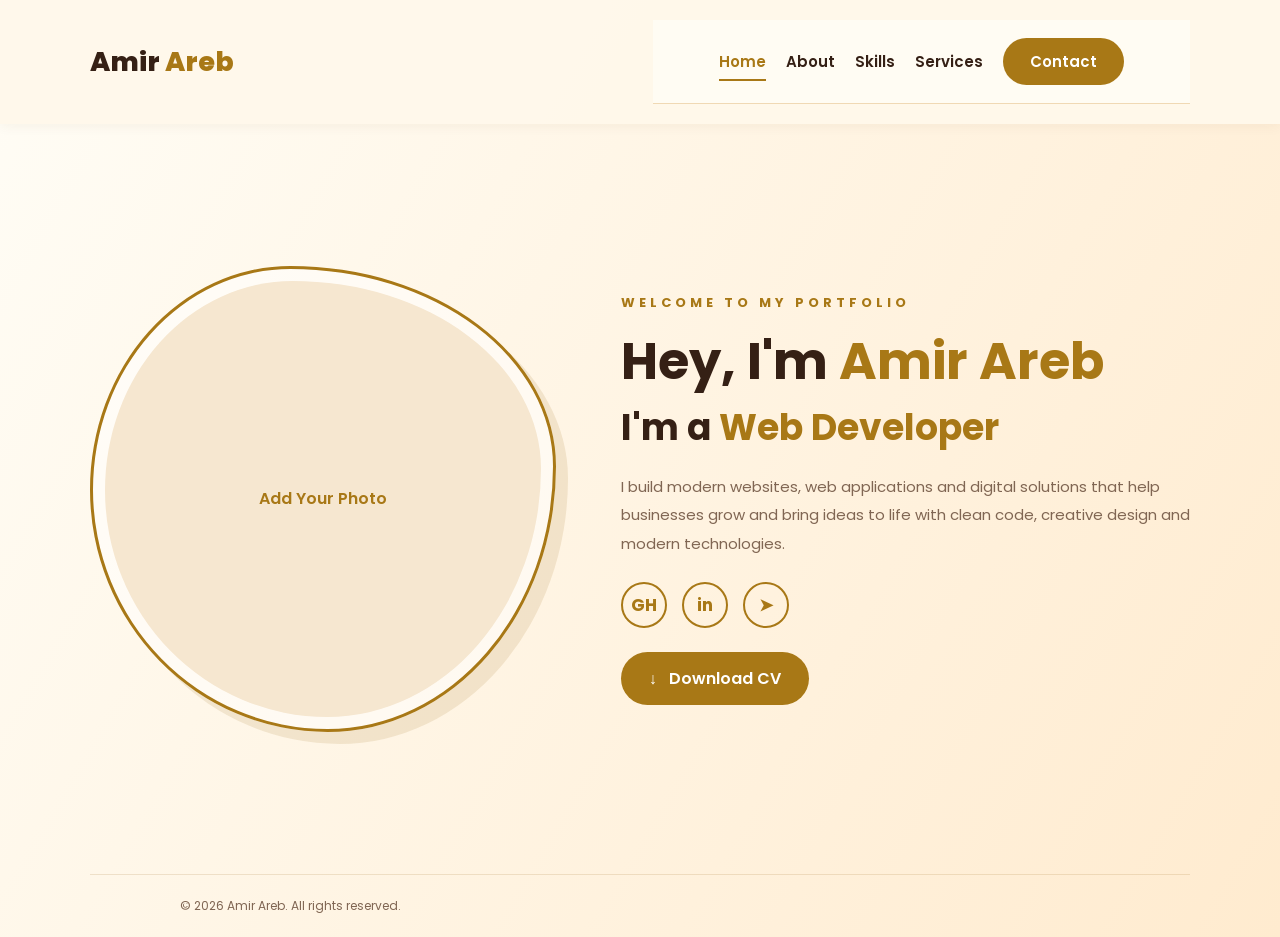
==== index.html @ 25964d8b "Update index.html" ====
<!DOCTYPE html>
<html lang="en">
<head>
  <meta charset="UTF-8">
  <meta name="viewport" content="width=device-width, initial-scale=1.0">
  <title>Amir Areb | Web Developer</title>
  <link rel="stylesheet" href="./style.css">
  <script src="assets/js/script.js" defer></script>
</head>
<body>
  <header class="header">
    <a class="logo" href="index.html">Amir <span>Areb</span></a>
    <button class="menu-toggle" aria-label="Toggle navigation">☰</button>
  <nav class="navbar">
    <a class="active" href="#">Home</a>
      <a href="/Login/About.html">About</a>
      <a href="/Login/Skills.html">Skills</a>
      <a href="/Login/Service.html">Services</a>
      <a class="contact-btn" href="/Login/Contact.html">Contact</a>
    </nav>
  </header>

  <main class="hero">
    <div class="photo-frame">
      <img src="/Login/IMG.jpg"
           alt="Amir Areb"
           onerror="this.style.display='none';this.nextElementSibling.style.display='grid'">
      <div class="photo-placeholder">Add Your Photo</div>
    </div>

    <section class="hero-content">
      <p class="eyebrow">WELCOME TO MY PORTFOLIO</p>
      <h1>Hey, I'm <span>Amir Areb</span></h1>
      <h2>I'm a <span>Web Developer</span></h2>
      <p class="description">
        I build modern websites, web applications and digital solutions
        that help businesses grow and bring ideas to life with clean code,
        creative design and modern technologies.
      </p>

      <div class="social-links">
        <a href="https://github.com/" aria-label="GitHub">GH</a>
        <a href="https://www.linkedin.com/" aria-label="LinkedIn">in</a>
        <a href="https:/Amir_Areb/t.me/" aria-label="Telegram">➤</a>
      </div>

      <a class="primary-btn" href="" download>
        ↓ &nbsp; Download CV
      </a>
    </section>
  </main>

  <footer class="footer">
    © 2026 Amir Areb. All rights reserved.
  </footer>
</body>
</html>
---- style.css ----
@import url('https://fonts.googleapis.com/css2?family=Poppins:wght@400;500;600;700;800&display=swap');

:root {
  --cream: #fff8eb;
  --cream-dark: #ffead0;
  --gold: #95600e;
  --gold-dark: #704400;
  --text: #21170e;
  --muted: #62564a;
  --white: #ffffff;
}

* {
  margin: 0;
  padding: 0;
  box-sizing: border-box;
}

html {
  scroll-behavior: smooth;
}

body {
  font-family: 'Poppins', Arial, sans-serif;
  color: var(--text);
  background: linear-gradient(115deg, #fffdf6, #ffe4bf);
  min-height: 100vh;
}

a {
  color: inherit;
  text-decoration: none;
}

.header {
  width: 100%;
  min-height: 88px;
  padding: 20px 7%;
  display: flex;
  align-items: center;
  justify-content: space-between;
  gap: 24px;
  background: rgba(255, 248, 235, 0.96);
  position: sticky;
  top: 0;
  z-index: 1000;
  box-shadow: 0 2px 12px rgba(100, 65, 15, 0.06);
}

.logo {
  font-size: 28px;
  font-weight: 800;
  white-space: nowrap;
}

.logo span,
h1 span,
h2 span,
.contact-info span {
  color: var(--gold);
}

.navbar {
  display: flex;
  align-items: center;
  justify-content: center;
  gap: 30px;
}

.navbar a {
  font-size: 15px;
  font-weight: 600;
  position: relative;
  padding: 8px 0;
  transition: color 0.25s;
}

.navbar a:hover,
.navbar a.active {
  color: var(--gold);
}

.navbar a.active:not(.contact-btn)::after {
  content: "";
  position: absolute;
  bottom: 0;
  left: 0;
  width: 100%;
  height: 2px;
  background: var(--gold);
}

.navbar .contact-btn {
  color: white;
  background: var(--gold);
  padding: 12px 27px;
  border-radius: 35px;
}

.navbar .contact-btn:hover {
  background: var(--gold-dark);
  color: white;
}

.menu-toggle {
  display: none;
  font-size: 25px;
  background: none;
  border: none;
  color: var(--gold);
  cursor: pointer;
}

.hero {
  max-width: 1400px;
  min-height: calc(100vh - 150px);
  margin: auto;
  padding: 55px 7%;
  display: grid;
  grid-template-columns: 0.9fr 1.1fr;
  align-items: center;
  gap: 65px;
}

.photo-frame {
  width: 100%;
  max-width: 470px;
  aspect-ratio: 1 / 1;
  padding: 12px;
  border: 3px solid var(--gold);
  border-radius: 43% 57% 49% 51% / 48% 43% 57% 52%;
  background: rgba(255,255,255,0.5);
  box-shadow: 12px 12px 0 rgba(149, 96, 14, 0.12);
  overflow: hidden;
  margin: auto;
}

.photo-frame img {
  width: 100%;
  height: 100%;
  object-fit: cover;
  border-radius: inherit;
}

.photo-placeholder {
  display: none;
  width: 100%;
  height: 100%;
  place-items: center;
  text-align: center;
  color: var(--gold);
  background: #f6e7d0;
  border-radius: inherit;
  font-weight: 600;
}

.hero-content,
.page-content {
  width: 100%;
}

.eyebrow {
  font-size: 12px;
  font-weight: 700;
  letter-spacing: 2px;
  color: var(--gold);
  margin-bottom: 14px;
}

h1 {
  font-size: clamp(32px, 4vw, 52px);
  line-height: 1.2;
  margin-bottom: 12px;
}

h2 {
  font-size: clamp(23px, 3vw, 36px);
  line-height: 1.35;
  margin-bottom: 20px;
}

.description,
.page-content > p:not(.eyebrow) {
  font-size: 15px;
  line-height: 1.9;
  color: var(--muted);
  margin-bottom: 15px;
}

.social-links {
  display: flex;
  gap: 15px;
  margin: 24px 0;
}

.social-links a {
  width: 46px;
  height: 46px;
  display: grid;
  place-items: center;
  border: 2px solid var(--gold);
  border-radius: 50%;
  color: var(--gold);
  font-size: 17px;
  font-weight: 700;
  transition: 0.25s;
}

.social-links a:hover {
  background: var(--gold);
  color: white;
  transform: translateY(-3px);
}

.primary-btn {
  display: inline-flex;
  align-items: center;
  justify-content: center;
  gap: 8px;
  border: none;
  background: var(--gold);
  color: white;
  border-radius: 30px;
  padding: 14px 28px;
  font-family: inherit;
  font-weight: 600;
  cursor: pointer;
  transition: 0.25s;
}

.primary-btn:hover {
  background: var(--gold-dark);
  transform: translateY(-2px);
}

.page-layout {
  max-width: 1300px;
  min-height: calc(100vh - 150px);
  margin: auto;
  padding: 55px 7%;
  display: grid;
  grid-template-columns: 0.75fr 1.25fr;
  align-items: center;
  gap: 55px;
}

.small-photo {
  max-width: 350px;
}

.page-content h1 {
  margin-bottom: 20px;
}

.feature-grid,
.skills-grid,
.services-grid {
  display: grid;
  grid-template-columns: repeat(2, minmax(0, 1fr));
  gap: 15px;
  margin: 25px 0;
}

.card {
  padding: 22px;
  border: 1px solid rgba(149, 96, 14, 0.18);
  border-radius: 16px;
  background: rgba(255, 255, 255, 0.48);
  box-shadow: 0 5px 16px rgba(100, 65, 15, 0.04);
  transition: transform 0.25s, box-shadow 0.25s;
}

.card:hover {
  transform: translateY(-4px);
  box-shadow: 0 10px 24px rgba(100, 65, 15, 0.10);
}

.card h3 {
  font-size: 16px;
  margin-bottom: 9px;
}

.card p {
  font-size: 13px;
  line-height: 1.7;
  color: var(--muted);
}

.skill-bar {
  height: 6px;
  background: #ead8bc;
  border-radius: 10px;
  margin-top: 17px;
  overflow: hidden;
}

.skill-bar span {
  display: block;
  height: 100%;
  background: var(--gold);
  border-radius: inherit;
}

.services-grid {
  grid-template-columns: repeat(2, minmax(0, 1fr));
}

.service-icon {
  color: var(--gold);
  font-size: 30px;
  font-weight: 700;
  margin-bottom: 12px;
}

.contact-layout {
  grid-template-columns: 0.8fr 1.2fr;
  align-items: center;
}

.contact-info {
  overflow-wrap: anywhere;
}

.contact-info h2 {
  margin: 20px 0 5px;
}

.contact-info p {
  color: var(--muted);
  line-height: 1.8;
  font-size: 14px;
  margin: 8px 0;
}

.contact-info p a:hover {
  color: var(--gold);
}

form {
  display: grid;
  gap: 13px;
  margin-top: 22px;
}

.form-row {
  display: grid;
  grid-template-columns: repeat(2, minmax(0, 1fr));
  gap: 13px;
}

input,
textarea {
  width: 100%;
  padding: 14px 15px;
  border: 1px solid #e7d4b5;
  border-radius: 9px;
  background: rgba(255,255,255,0.7);
  color: var(--text);
  font: inherit;
  font-size: 14px;
  outline: none;
}

input:focus,
textarea:focus {
  border-color: var(--gold);
  box-shadow: 0 0 0 3px rgba(149,96,14,0.10);
}

textarea {
  resize: vertical;
}

#form-status {
  font-size: 13px;
  color: var(--gold-dark);
}

.footer {
  padding: 22px 7%;
  display: flex;
  justify-content: space-between;
  gap: 15px;
  border-top: 1px solid rgba(149, 96, 14, 0.15);
  font-size: 12px;
  color: var(--muted);
}

.footer a {
  color: var(--gold);
}

@media (max-width: 900px) {
  .header {
    padding: 18px 5%;
  }

  .navbar {
    gap: 18px;
  }

  .hero,
  .page-layout {
    padding: 40px 5%;
    gap: 35px;
  }

  .photo-frame {
    max-width: 350px;
  }

  .logo {
    font-size: 23px;
  }
}

@media (max-width: 650px) {
  .header {
    flex-wrap: wrap;
    min-height: 72px;
  }

  .menu-toggle {
    display: block;
  }

  .navbar {
    display: none;
    width: 100%;
    flex-direction: column;
    align-items: stretch;
    gap: 8px;
    padding: 10px 0;
  }

  .navbar.open {
    display: flex;
  }

  .navbar a {
    text-align: center;
    padding: 10px;
  }

  .navbar .contact-btn {
    align-self: center;
    min-width: 130px;
  }

  .hero,
  .page-layout {
    grid-template-columns: 1fr;
    padding: 35px 6%;
    gap: 35px;
  }

  .photo-frame {
    max-width: 290px;
  }

  .hero-content,
  .page-content {
    text-align: center;
  }

  .social-links {
    justify-content: center;
  }

  .feature-grid,
  .skills-grid,
  .services-grid {
    grid-template-columns: 1fr;
  }

  .form-row {
    grid-template-columns: 1fr;
  }

  .footer {
    flex-direction: column;
    align-items: center;
    text-align: center;
  }
}

@import url('https://fonts.googleapis.com/css2?family=Poppins:wght@400;500;600;700;800&display=swap');

:root {
  --gold: #a87816;
  --gold-dark: #704300;
  --cream: #fffaf0;
  --text: #352015;
  --muted: #806653;
  --border: #f0d9b4;
}

* {
  margin: 0;
  padding: 0;
  box-sizing: border-box;
}

html {
  scroll-behavior: smooth;
}

body {
  font-family: 'Poppins', sans-serif;
  color: var(--text);
  background: linear-gradient(120deg, #fffdf6, #ffebcf);
  min-height: 100vh;
}

a {
  text-decoration: none;
  color: inherit;
}

/* Navigation */
.navbar {
  min-height: 82px;
  padding: 18px 6%;
  display: flex;
  justify-content: space-between;
  align-items: center;
  gap: 20px;
  background: rgba(255, 252, 244, 0.92);
  border-bottom: 1px solid var(--border);
}

.logo {
  font-size: 27px;
  font-weight: 800;
  white-space: nowrap;
}

.logo span,
.intro h1 span {
  color: var(--gold);
}

.navbar nav {
  display: flex;
  align-items: center;
  gap: 26px;
}

.navbar nav a {
  font-size: 13px;
  font-weight: 500;
  transition: 0.3s;
}

.navbar nav a:hover {
  color: var(--gold);
}

.navbar nav .active {
  color: white;
  background: linear-gradient(135deg, #c29334, #8a5a05);
  padding: 13px 25px;
  border-radius: 30px;
}

/* Main content */
.container {
  max-width: 1100px;
  width: 88%;
  margin: auto;
}

.intro {
  padding: 78px 0 52px;
}

.eyebrow {
  color: var(--gold);
  font-size: 13px;
  font-weight: 700;
  letter-spacing: 4px;
  margin-bottom: 18px;
}

.intro h1 {
  font-size: clamp(35px, 5vw, 58px);
  line-height: 1.2;
  font-weight: 800;
  letter-spacing: -1.5px;
}

.subtitle {
  margin-top: 17px;
  font-size: clamp(15px, 2vw, 22px);
  color: #694a37;
  line-height: 1.7;
}

/* Contact cards */
.contact-cards {
  display: grid;
  grid-template-columns: repeat(2, minmax(0, 1fr));
  gap: 22px;
  margin-bottom: 35px;
}

.contact-card {
  background: rgba(255, 255, 255, 0.58);
  border: 1px solid rgba(255, 255, 255, 0.8);
  border-radius: 20px;
  padding: 27px 30px;
  box-shadow: 0 8px 28px rgba(145, 99, 28, 0.06);
  transition: transform 0.3s, box-shadow 0.3s;
  min-width: 0;
}

.contact-card:hover {
  transform: translateY(-5px);
  box-shadow: 0 15px 30px rgba(145, 99, 28, 0.12);
}

.icon {
  width: 65px;
  height: 65px;
  display: flex;
  justify-content: center;
  align-items: center;
  border: 2px solid var(--gold);
  border-radius: 50%;
  color: var(--gold);
  font-size: 27px;
  margin-bottom: 18px;
}

.contact-card h2 {
  font-size: 19px;
  margin-bottom: 5px;
}

.contact-card p {
  color: var(--muted);
  font-size: 15px;
  overflow-wrap: anywhere;
}

/* Contact form */
.form-card {
  padding: 35px 40px;
  border-radius: 21px;
  background: rgba(255, 255, 255, 0.6);
  border: 1px solid rgba(255, 255, 255, 0.85);
  box-shadow: 0 10px 35px rgba(145, 99, 28, 0.06);
  margin-bottom: 45px;
}

.form-group {
  margin-bottom: 23px;
}

.form-group label {
  display: block;
  margin-bottom: 9px;
  font-size: 15px;
  font-weight: 600;
  color: #694a37;
}

.form-group input,
.form-group textarea {
  width: 100%;
  padding: 16px 19px;
  font-family: inherit;
  font-size: 15px;
  color: var(--text);
  background: rgba(255, 255, 255, 0.35);
  border: 1.5px solid var(--border);
  border-radius: 12px;
  outline: none;
  transition: border 0.3s, box-shadow 0.3s;
}

.form-group textarea {
  resize: vertical;
  min-height: 120px;
}

.form-group input:focus,
.form-group textarea:focus {
  border-color: var(--gold);
  box-shadow: 0 0 0 3px rgba(168, 120, 22, 0.1);
}

.send-btn {
  width: 100%;
  padding: 17px 22px;
  border: none;
  border-radius: 35px;
  background: linear-gradient(110deg, #b88a2a, #93620b);
  color: white;
  font-family: inherit;
  font-size: 17px;
  font-weight: 600;
  cursor: pointer;
  transition: transform 0.3s, box-shadow 0.3s;
}

.send-btn i {
  margin-left: 10px;
}

.send-btn:hover {
  transform: translateY(-2px);
  box-shadow: 0 8px 20px rgba(147, 98, 11, 0.22);
}

#formStatus {
  margin-top: 15px;
  color: var(--gold-dark);
  font-size: 14px;
  overflow-wrap: anywhere;
}

/* Footer */
footer {
  max-width: 1100px;
  width: 88%;
  margin: auto;
  padding: 25px 0 35px;
  text-align: center;
  border-top: 1px solid #d7b879;
  color: #92775d;
  font-size: 13px;
}

/* Mobile responsive */
@media (max-width: 700px) {
  .navbar {
    padding: 16px 5%;
    flex-direction: column;
    gap: 16px;
  }

  .logo {
    font-size: 25px;
  }

  .navbar nav {
    width: 100%;
    justify-content: center;
    gap: clamp(10px, 3vw, 20px);
    flex-wrap: wrap;
  }

  .navbar nav a {
    font-size: 12px;
  }

  .navbar nav .active {
    padding: 10px 17px;
  }

  .container {
    width: 90%;
  }

  .intro {
    padding: 55px 0 35px;
  }

  .intro h1 {
    letter-spacing: -1px;
  }

  .contact-cards {
    gap: 13px;
  }

  .contact-card {
    padding: 20px 15px;
    border-radius: 16px;
  }

  .icon {
    width: 53px;
    height: 53px;
    font-size: 22px;
    margin-bottom: 13px;
  }

  .contact-card h2 {
    font-size: 16px;
  }

  .contact-card p {
    font-size: 12px;
  }

  .form-card {
    padding: 25px 18px;
    border-radius: 17px;
  }

  .form-group input,
  .form-group textarea {
    font-size: 14px;
    padding: 14px;
  }

  .send-btn {
    font-size: 15px;
  }
}

@media (max-width: 360px) {
  .navbar nav {
    gap: 10px;
  }

  .navbar nav a {
    font-size: 11px;
  }

  .contact-cards {
    grid-template-columns: 1fr;
  }
}
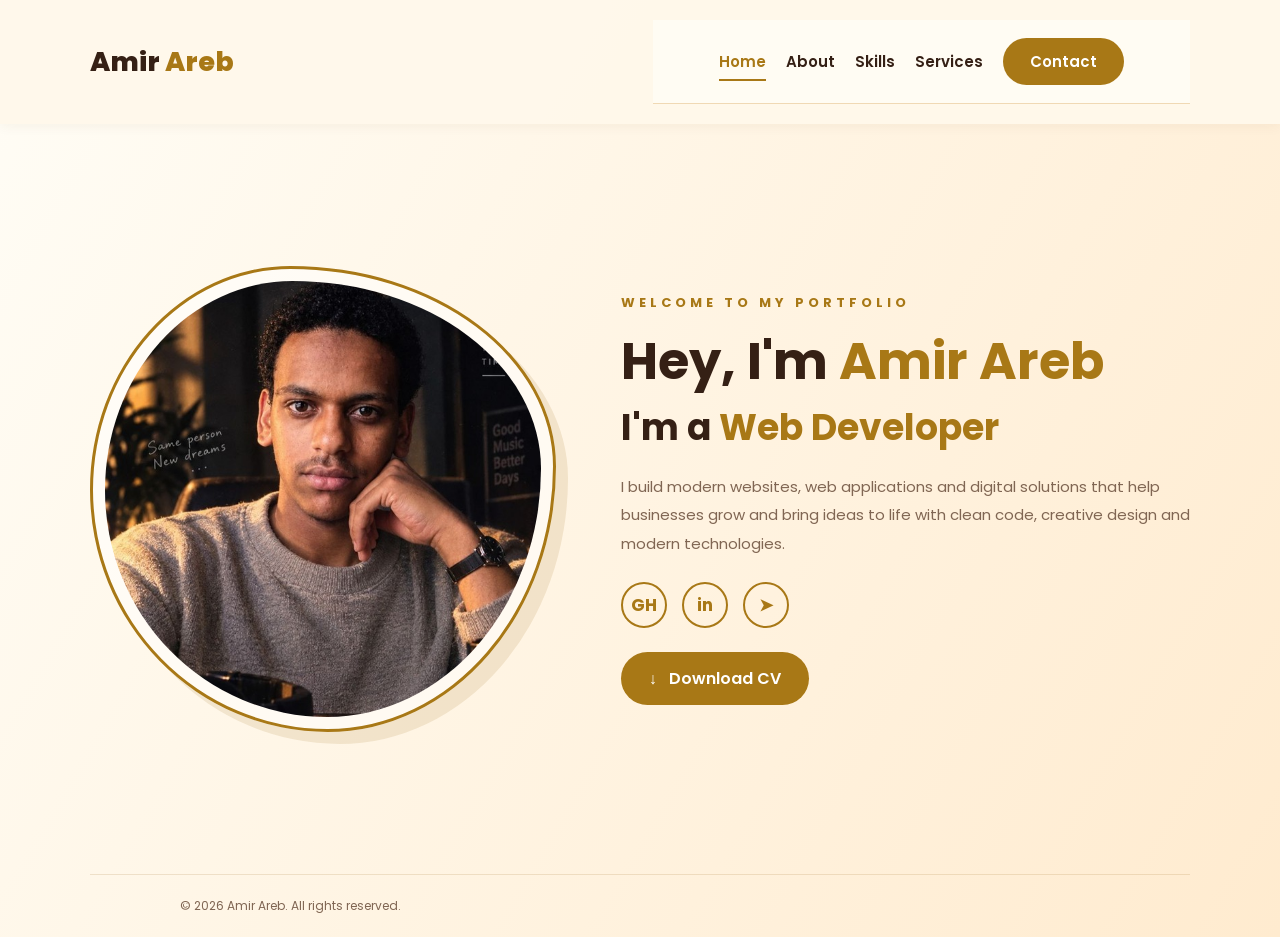
==== commit efef9a3a: "Update image source path in index.html" ====
--- a/index.html
+++ b/index.html
@@ -12,19 +12,20 @@
   <header class="header">
     <a class="logo" href="index.html">Amir <span>Areb</span></a>
     <button class="menu-toggle" aria-label="Toggle navigation">☰</button>
-  <nav class="navbar">
-    <a class="active" href="#">Home</a>
-      <a href="/Login/About.html">About</a>
-      <a href="/Login/Skills.html">Skills</a>
-      <a href="/Login/Service.html">Services</a>
-      <a class="contact-btn" href="/Login/Contact.html">Contact</a>
-    </nav>
+  
+<nav class="navbar">
+  <a class="active" href="./index.html">Home</a>
+  <a href="./About.html">About</a>
+  <a href="./Skills.html">Skills</a>
+  <a href="./Service.html">Services</a>
+  <a class="contact-btn" href="./Contact.html">Contact</a>
+</nav>
+
   </header>
 
   <main class="hero">
     <div class="photo-frame">
-      <img src="/Login/IMG.jpg"
-           alt="Amir Areb"
+      <img src="./IMG.jpg" alt="Amir Areb">
            onerror="this.style.display='none';this.nextElementSibling.style.display='grid'">
       <div class="photo-placeholder">Add Your Photo</div>
     </div>
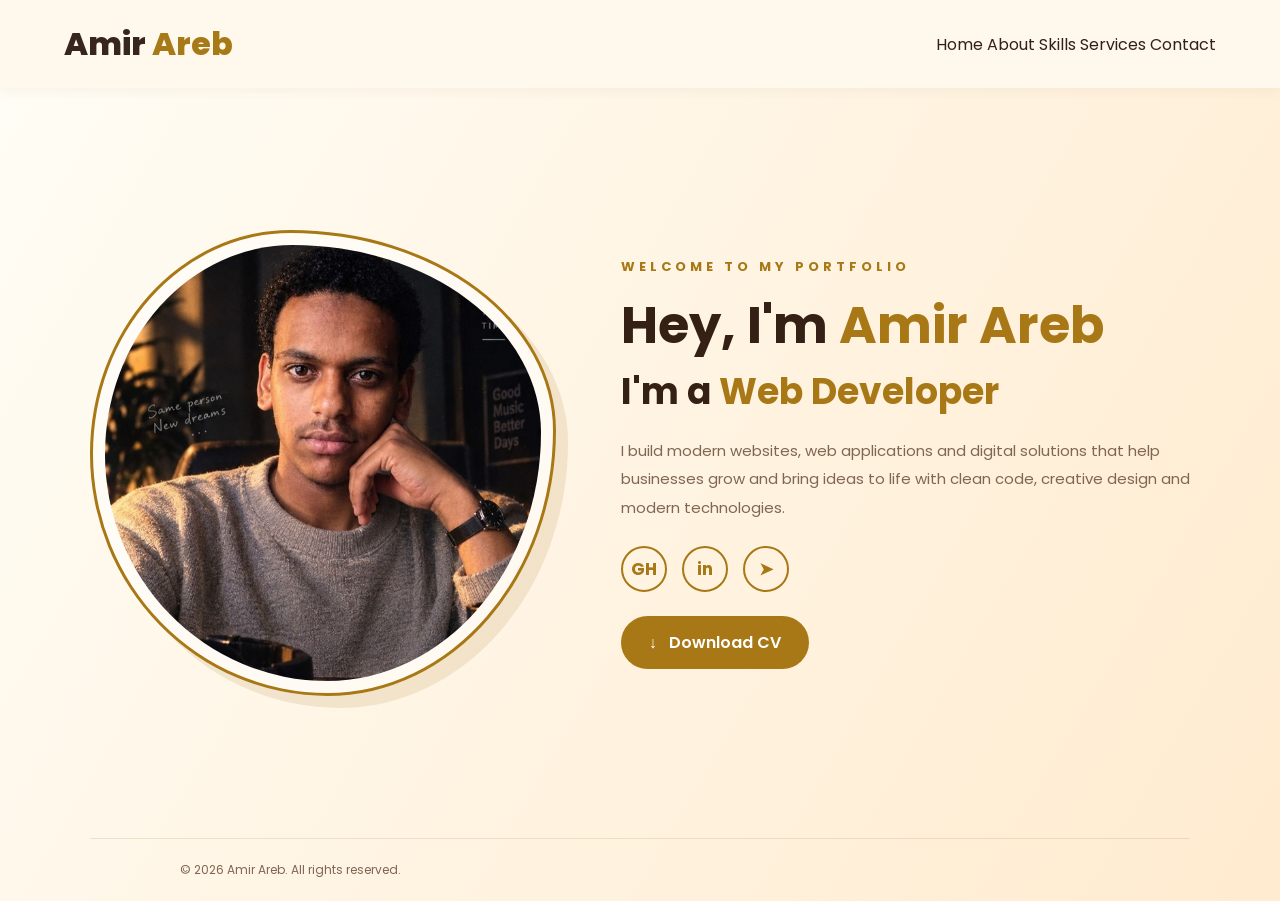
==== commit f9813914: "Update index.html" ====
--- a/index.html
+++ b/index.html
@@ -13,13 +13,20 @@
     <a class="logo" href="index.html">Amir <span>Areb</span></a>
     <button class="menu-toggle" aria-label="Toggle navigation">☰</button>
   
-<nav class="navbar">
-  <a class="active" href="./index.html">Home</a>
-  <a href="./About.html">About</a>
-  <a href="./Skills.html">Skills</a>
-  <a href="./Service.html">Services</a>
-  <a class="contact-btn" href="./Contact.html">Contact</a>
+<button class="menu-toggle" id="menu-toggle"
+        aria-label="Open navigation menu"
+        aria-expanded="false">
+  ☰
+</button>
+
+<nav class="nav-menu" id="nav-menu">
+  <a href="index.html">Home</a>
+  <a href="about.html">About</a>
+  <a href="skills.html">Skills</a>
+  <a href="services.html">Services</a>
+  <a href="contact.html">Contact</a>
 </nav>
+
 
   </header>
 
--- a/style.css
+++ b/style.css
@@ -825,3 +825,201 @@
     grid-template-columns: 1fr;
   }
 }
+
+
+/* ===== Responsive Navigation Update ===== */
+
+.header {
+  position: relative;
+  z-index: 1000;
+  display: flex;
+  align-items: center;
+  justify-content: space-between;
+  gap: 24px;
+  padding: 20px 5%;
+  background: #fff8ec;
+}
+
+.logo {
+  flex-shrink: 0;
+  font-size: clamp(24px, 2.5vw, 34px);
+  font-weight: 800;
+  text-decoration: none;
+  color: #38251c;
+}
+
+.logo span {
+  color: #a77a18;
+}
+
+.navbar {
+  display: flex;
+  align-items: center;
+  justify-content: flex-end;
+  gap: clamp(12px, 2vw, 28px);
+}
+
+.navbar a {
+  display: inline-flex;
+  align-items: center;
+  justify-content: center;
+  padding: 10px 0;
+  color: #38251c;
+  font-size: 16px;
+  font-weight: 600;
+  text-decoration: none;
+  white-space: nowrap;
+  border-bottom: 2px solid transparent;
+  transition: color 0.2s ease, border-color 0.2s ease;
+}
+
+.navbar a:hover,
+.navbar a.active {
+  color: #a77a18;
+  border-bottom-color: #a77a18;
+}
+
+.navbar a.contact-btn {
+  padding: 12px 24px;
+  border: none;
+  border-radius: 30px;
+  background: #a77a18;
+  color: white;
+}
+
+.navbar a.contact-btn:hover {
+  background: #805b12;
+}
+
+.menu-toggle {
+  display: none;
+  align-items: center;
+  justify-content: center;
+  width: 46px;
+  height: 46px;
+  border: 1px solid #ead9b9;
+  border-radius: 12px;
+  background: #fffdf7;
+  color: #a77a18;
+  font-size: 27px;
+  cursor: pointer;
+}
+
+/* ===== Tablet and Mobile ===== */
+
+@media (max-width: 768px) {
+  .header {
+    padding: 16px 5%;
+    gap: 12px;
+  }
+
+  .logo {
+    font-size: 27px;
+  }
+
+  .menu-toggle {
+    display: inline-flex;
+    flex-shrink: 0;
+  }
+
+  .navbar {
+    display: none;
+    position: absolute;
+    top: calc(100% + 8px);
+    left: 5%;
+    right: 5%;
+    padding: 14px;
+    flex-direction: column;
+    align-items: stretch;
+    gap: 4px;
+    background: #fffdf7;
+    border: 1px solid #ead9b9;
+    border-radius: 18px;
+    box-shadow: 0 12px 30px rgba(56, 37, 28, 0.12);
+  }
+
+  .navbar.open {
+    display: flex;
+  }
+
+  .navbar a {
+    width: 100%;
+    box-sizing: border-box;
+    padding: 13px 16px;
+    border: none;
+    border-radius: 10px;
+    font-size: 16px;
+    text-align: left;
+  }
+
+  .navbar a:hover,
+  .navbar a.active {
+    background: #f7ecd8;
+    color: #986d14;
+  }
+
+  .navbar a.contact-btn {
+    justify-content: center;
+    margin-top: 5px;
+    padding: 13px 18px;
+    border-radius: 25px;
+  }
+}
+
+@media (max-width: 360px) {
+  .logo {
+    font-size: 23px;
+  }
+
+  .menu-toggle {
+    width: 42px;
+    height: 42px;
+  }
+}
+
+
+/* Final mobile menu fix */
+@media screen and (max-width: 768px) {
+  .header {
+    position: sticky;
+    top: 0;
+    z-index: 1000;
+  }
+
+  .menu-toggle {
+    display: inline-flex !important;
+    align-items: center;
+    justify-content: center;
+    position: relative;
+    z-index: 1002;
+    cursor: pointer;
+    touch-action: manipulation;
+  }
+
+  .header .navbar {
+    display: none !important;
+    position: absolute;
+    top: 100%;
+    left: 0;
+    right: 0;
+    width: 100%;
+    padding: 20px;
+    flex-direction: column;
+    align-items: stretch;
+    gap: 8px;
+    background: #fff8eb;
+    box-shadow: 0 8px 20px rgba(0, 0, 0, 0.12);
+    z-index: 1001;
+  }
+
+  .header .navbar.open,
+  .header .navbar.active {
+    display: flex !important;
+  }
+
+  .header .navbar a {
+    display: block;
+    padding: 12px;
+    text-align: center;
+  }
+}
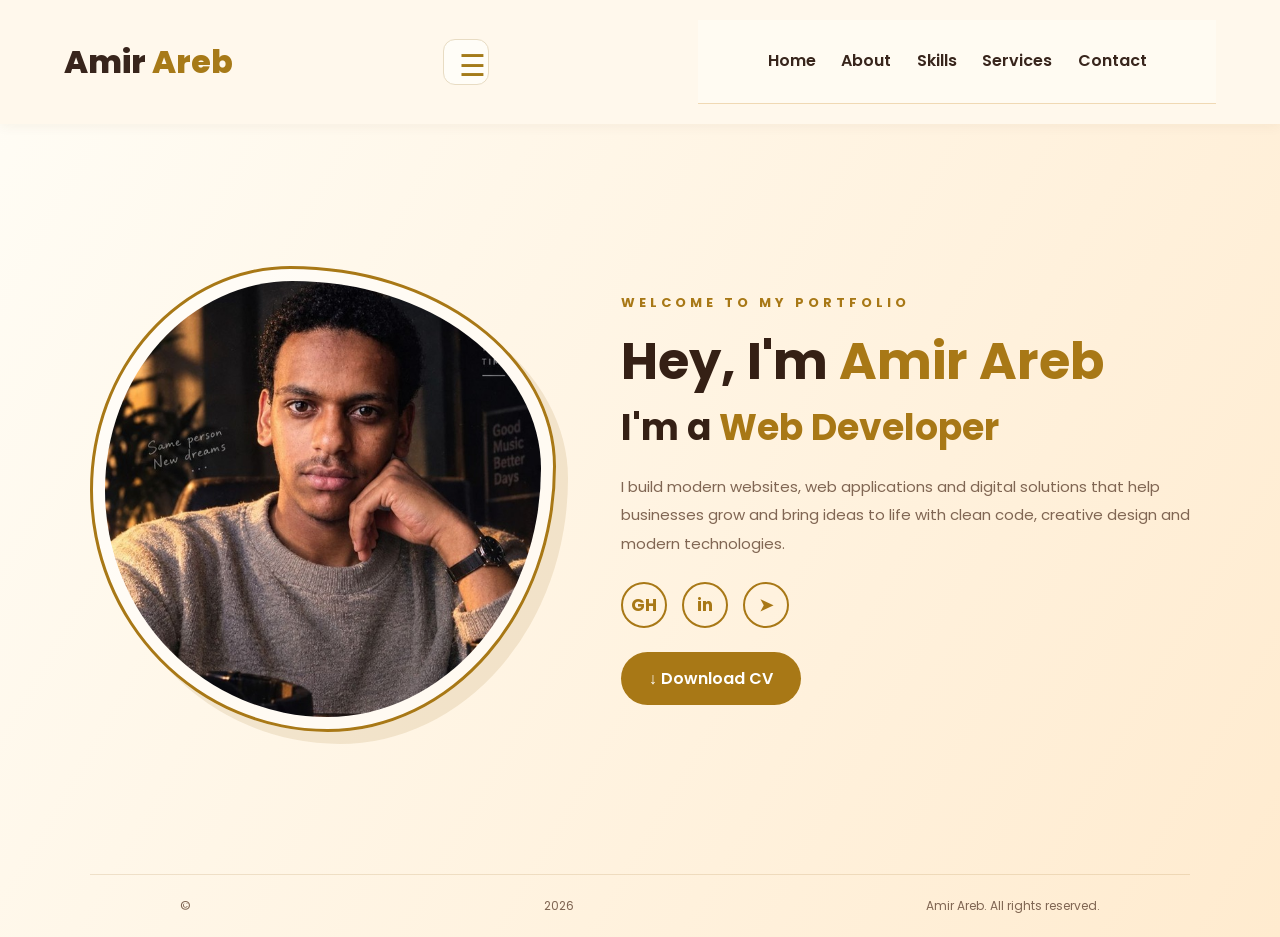
==== commit a20b9896: "Refactor index.html for improved structure and links" ====
--- a/index.html
+++ b/index.html
@@ -6,61 +6,83 @@
   <meta name="viewport" content="width=device-width, initial-scale=1.0">
   <title>Amir Areb | Web Developer</title>
   <link rel="stylesheet" href="./style.css">
-  <script src="assets/js/script.js" defer></script>
+  <script src="./assets/js/script.js" defer></script>
 </head>
 <body>
+
   <header class="header">
-    <a class="logo" href="index.html">Amir <span>Areb</span></a>
-    <button class="menu-toggle" aria-label="Toggle navigation">☰</button>
-  
-<button class="menu-toggle" id="menu-toggle"
-        aria-label="Open navigation menu"
-        aria-expanded="false">
-  ☰
-</button>
+    <a class="logo" href="index.html">
+      Amir <span>Areb</span>
+    </a>
 
-<nav class="nav-menu" id="nav-menu">
-  <a href="index.html">Home</a>
-  <a href="about.html">About</a>
-  <a href="skills.html">Skills</a>
-  <a href="services.html">Services</a>
-  <a href="contact.html">Contact</a>
-</nav>
+    <button
+      class="menu-toggle"
+      id="menu-toggle"
+      type="button"
+      aria-label="Open navigation menu"
+      aria-expanded="false"
+      aria-controls="nav-menu">
+      ☰
+    </button>
 
-
+    <nav class="navbar" id="nav-menu">
+      <a href="index.html">Home</a>
+      <a href="about.html">About</a>
+      <a href="skills.html">Skills</a>
+      <a href="services.html">Services</a>
+      <a href="contact.html">Contact</a>
+    </nav>
   </header>
 
   <main class="hero">
     <div class="photo-frame">
-      <img src="./IMG.jpg" alt="Amir Areb">
-           onerror="this.style.display='none';this.nextElementSibling.style.display='grid'">
-      <div class="photo-placeholder">Add Your Photo</div>
+      <img
+        src="./IMG.jpg"
+        alt="Amir Areb"
+        onerror="this.style.display='none'; this.nextElementSibling.style.display='grid';">
+
+      <div class="photo-placeholder">
+        Add Your Photo
+      </div>
     </div>
 
     <section class="hero-content">
       <p class="eyebrow">WELCOME TO MY PORTFOLIO</p>
+
       <h1>Hey, I'm <span>Amir Areb</span></h1>
+
       <h2>I'm a <span>Web Developer</span></h2>
+
       <p class="description">
-        I build modern websites, web applications and digital solutions
-        that help businesses grow and bring ideas to life with clean code,
-        creative design and modern technologies.
+        I build modern websites, web applications and digital
+        solutions that help businesses grow and bring ideas to
+        life with clean code, creative design and modern technologies.
       </p>
 
       <div class="social-links">
-        <a href="https://github.com/" aria-label="GitHub">GH</a>
-        <a href="https://www.linkedin.com/" aria-label="LinkedIn">in</a>
-        <a href="https:/Amir_Areb/t.me/" aria-label="Telegram">➤</a>
+        <a href="https://github.com/"
+           target="_blank"
+           rel="noopener noreferrer">GH</a>
+
+        <a href="https://www.linkedin.com/"
+           target="_blank"
+           rel="noopener noreferrer">in</a>
+
+        <a href="https://t.me/YOUR_USERNAME"
+           target="_blank"
+           rel="noopener noreferrer">➤</a>
       </div>
 
-      <a class="primary-btn" href="" download>
-        ↓ &nbsp; Download CV
+      <a class="primary-btn" href="./CV.pdf" download>
+        ↓ Download CV
       </a>
     </section>
   </main>
 
   <footer class="footer">
-    © 2026 Amir Areb. All rights reserved.
+    © <span id="year">2026</span> Amir Areb.
+    All rights reserved.
   </footer>
+
 </body>
 </html>
--- a/style.css
+++ b/style.css
@@ -1023,3 +1023,36 @@
     text-align: center;
   }
 }
+
+.menu-toggle {
+  display: block;
+  cursor: pointer;
+  border: 1px solid #e8dcc3;
+  border-radius: 12px;
+  background: #fffdf7;
+  color: #a47b19;
+  font-size: 30px;
+  padding: 8px 15px;
+}
+
+.nav-menu {
+  display: none;
+  flex-direction: column;
+  gap: 18px;
+  padding: 20px;
+  background: #fff8eb;
+}
+
+.nav-menu.active {
+  display: flex;
+}
+
+.nav-menu a {
+  color: #302016;
+  text-decoration: none;
+  font-size: 18px;
+}
+
+.nav-menu a:hover {
+  color: #a47b19;
+}
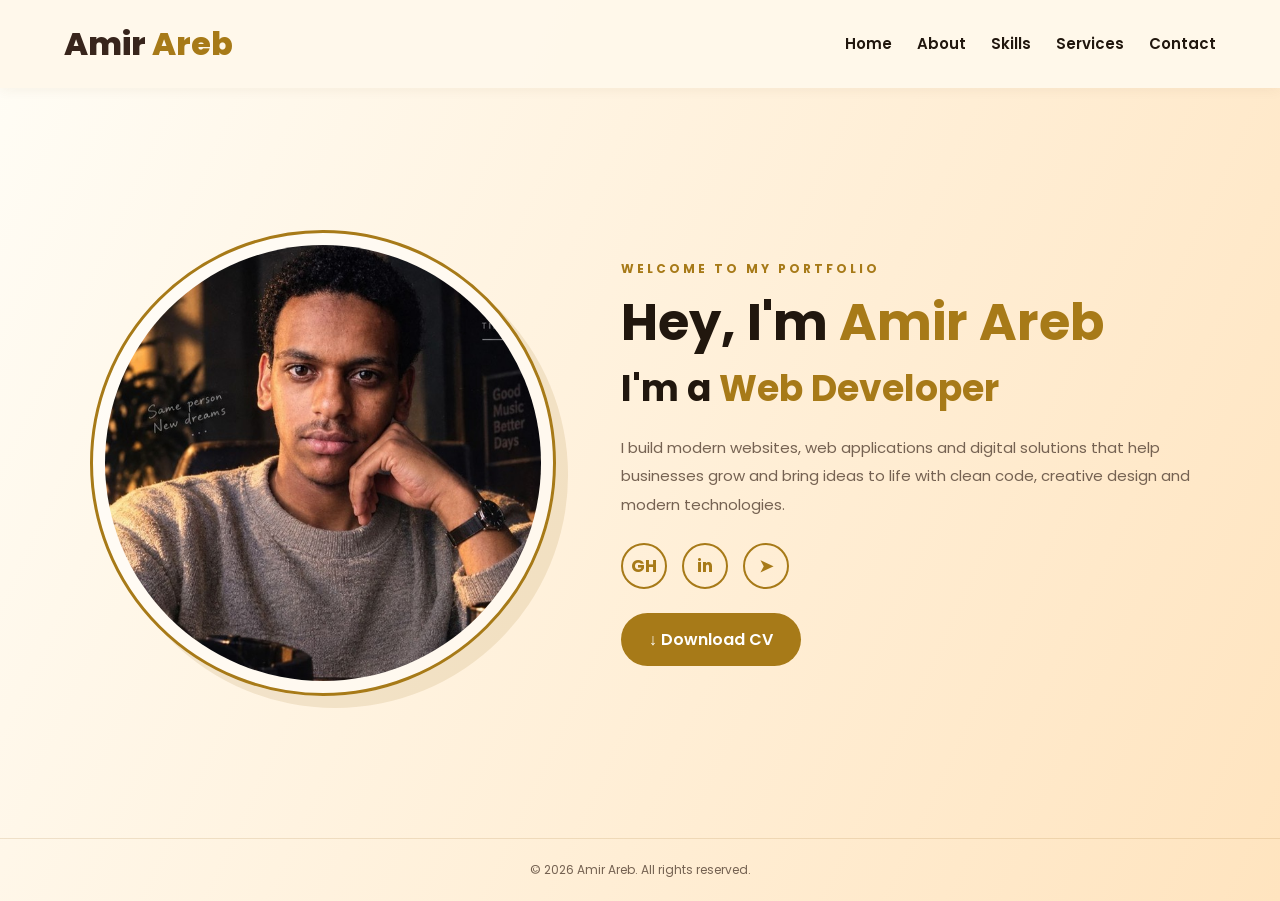
==== commit 21445ae9: "Update Telegram link to new username" ====
--- a/index.html
+++ b/index.html
@@ -68,7 +68,7 @@
            target="_blank"
            rel="noopener noreferrer">in</a>
 
-        <a href="https://t.me/YOUR_USERNAME"
+        <a href="https://t.me/@Amir_Areb"
            target="_blank"
            rel="noopener noreferrer">➤</a>
       </div>
--- a/style.css
+++ b/style.css
@@ -2,13 +2,11 @@
 @import url('https://fonts.googleapis.com/css2?family=Poppins:wght@400;500;600;700;800&display=swap');
 
 :root {
-  --cream: #fff8eb;
-  --cream-dark: #ffead0;
-  --gold: #95600e;
+  --gold: #a77a18;
   --gold-dark: #704400;
   --text: #21170e;
-  --muted: #62564a;
-  --white: #ffffff;
+  --muted: #756252;
+  --cream: #fff8eb;
 }
 
 * {
@@ -36,12 +34,12 @@
 .header {
   width: 100%;
   min-height: 88px;
-  padding: 20px 7%;
+  padding: 18px 5%;
   display: flex;
   align-items: center;
   justify-content: space-between;
   gap: 24px;
-  background: rgba(255, 248, 235, 0.96);
+  background: rgba(255, 248, 235, 0.97);
   position: sticky;
   top: 0;
   z-index: 1000;
@@ -49,68 +47,58 @@
 }
 
 .logo {
-  font-size: 28px;
+  font-size: clamp(24px, 2.5vw, 34px);
   font-weight: 800;
   white-space: nowrap;
+  color: #38251c;
 }
 
 .logo span,
 h1 span,
-h2 span,
-.contact-info span {
-  color: var(--gold);
-}
+h2 span {
+  color: var(--gold);
+}
+
+/* Desktop navigation */
 
 .navbar {
   display: flex;
   align-items: center;
-  justify-content: center;
-  gap: 30px;
+  justify-content: flex-end;
+  gap: 25px;
 }
 
 .navbar a {
+  padding: 10px 0;
   font-size: 15px;
   font-weight: 600;
-  position: relative;
-  padding: 8px 0;
-  transition: color 0.25s;
-}
-
-.navbar a:hover,
-.navbar a.active {
-  color: var(--gold);
-}
-
-.navbar a.active:not(.contact-btn)::after {
-  content: "";
-  position: absolute;
-  bottom: 0;
-  left: 0;
-  width: 100%;
-  height: 2px;
-  background: var(--gold);
-}
-
-.navbar .contact-btn {
-  color: white;
-  background: var(--gold);
-  padding: 12px 27px;
-  border-radius: 35px;
-}
-
-.navbar .contact-btn:hover {
-  background: var(--gold-dark);
-  color: white;
-}
+  white-space: nowrap;
+  border-bottom: 2px solid transparent;
+}
+
+.navbar a:hover {
+  color: var(--gold);
+  border-bottom-color: var(--gold);
+}
+
+/* Menu button */
 
 .menu-toggle {
   display: none;
-  font-size: 25px;
-  background: none;
-  border: none;
-  color: var(--gold);
+  align-items: center;
+  justify-content: center;
+  width: 48px;
+  height: 48px;
+  border: 1px solid #ead9b9;
+  border-radius: 12px;
+  background: #fffdf7;
+  color: var(--gold);
+  font-size: 28px;
   cursor: pointer;
-}
+  touch-action: manipulation;
+}
+
+/* Home section */
 
 .hero {
   max-width: 1400px;
@@ -129,8 +117,8 @@
   aspect-ratio: 1 / 1;
   padding: 12px;
   border: 3px solid var(--gold);
-  border-radius: 43% 57% 49% 51% / 48% 43% 57% 52%;
-  background: rgba(255,255,255,0.5);
+  border-radius: 50%;
+  background: rgba(255, 255, 255, 0.5);
   box-shadow: 12px 12px 0 rgba(149, 96, 14, 0.12);
   overflow: hidden;
   margin: auto;
@@ -140,7 +128,7 @@
   width: 100%;
   height: 100%;
   object-fit: cover;
-  border-radius: inherit;
+  border-radius: 50%;
 }
 
 .photo-placeholder {
@@ -151,19 +139,13 @@
   text-align: center;
   color: var(--gold);
   background: #f6e7d0;
-  border-radius: inherit;
-  font-weight: 600;
-}
-
-.hero-content,
-.page-content {
-  width: 100%;
+  border-radius: 50%;
 }
 
 .eyebrow {
   font-size: 12px;
   font-weight: 700;
-  letter-spacing: 2px;
+  letter-spacing: 3px;
   color: var(--gold);
   margin-bottom: 14px;
 }
@@ -180,13 +162,14 @@
   margin-bottom: 20px;
 }
 
-.description,
-.page-content > p:not(.eyebrow) {
+.description {
   font-size: 15px;
   line-height: 1.9;
   color: var(--muted);
   margin-bottom: 15px;
 }
+
+/* Social links */
 
 .social-links {
   display: flex;
@@ -213,19 +196,17 @@
   transform: translateY(-3px);
 }
 
+/* Download CV button */
+
 .primary-btn {
   display: inline-flex;
   align-items: center;
   justify-content: center;
-  gap: 8px;
-  border: none;
   background: var(--gold);
   color: white;
   border-radius: 30px;
   padding: 14px 28px;
-  font-family: inherit;
   font-weight: 600;
-  cursor: pointer;
   transition: 0.25s;
 }
 
@@ -234,174 +215,20 @@
   transform: translateY(-2px);
 }
 
-.page-layout {
-  max-width: 1300px;
-  min-height: calc(100vh - 150px);
-  margin: auto;
-  padding: 55px 7%;
-  display: grid;
-  grid-template-columns: 0.75fr 1.25fr;
-  align-items: center;
-  gap: 55px;
-}
-
-.small-photo {
-  max-width: 350px;
-}
-
-.page-content h1 {
-  margin-bottom: 20px;
-}
-
-.feature-grid,
-.skills-grid,
-.services-grid {
-  display: grid;
-  grid-template-columns: repeat(2, minmax(0, 1fr));
-  gap: 15px;
-  margin: 25px 0;
-}
-
-.card {
-  padding: 22px;
-  border: 1px solid rgba(149, 96, 14, 0.18);
-  border-radius: 16px;
-  background: rgba(255, 255, 255, 0.48);
-  box-shadow: 0 5px 16px rgba(100, 65, 15, 0.04);
-  transition: transform 0.25s, box-shadow 0.25s;
-}
-
-.card:hover {
-  transform: translateY(-4px);
-  box-shadow: 0 10px 24px rgba(100, 65, 15, 0.10);
-}
-
-.card h3 {
-  font-size: 16px;
-  margin-bottom: 9px;
-}
-
-.card p {
-  font-size: 13px;
-  line-height: 1.7;
-  color: var(--muted);
-}
-
-.skill-bar {
-  height: 6px;
-  background: #ead8bc;
-  border-radius: 10px;
-  margin-top: 17px;
-  overflow: hidden;
-}
-
-.skill-bar span {
-  display: block;
-  height: 100%;
-  background: var(--gold);
-  border-radius: inherit;
-}
-
-.services-grid {
-  grid-template-columns: repeat(2, minmax(0, 1fr));
-}
-
-.service-icon {
-  color: var(--gold);
-  font-size: 30px;
-  font-weight: 700;
-  margin-bottom: 12px;
-}
-
-.contact-layout {
-  grid-template-columns: 0.8fr 1.2fr;
-  align-items: center;
-}
-
-.contact-info {
-  overflow-wrap: anywhere;
-}
-
-.contact-info h2 {
-  margin: 20px 0 5px;
-}
-
-.contact-info p {
-  color: var(--muted);
-  line-height: 1.8;
-  font-size: 14px;
-  margin: 8px 0;
-}
-
-.contact-info p a:hover {
-  color: var(--gold);
-}
-
-form {
-  display: grid;
-  gap: 13px;
-  margin-top: 22px;
-}
-
-.form-row {
-  display: grid;
-  grid-template-columns: repeat(2, minmax(0, 1fr));
-  gap: 13px;
-}
-
-input,
-textarea {
-  width: 100%;
-  padding: 14px 15px;
-  border: 1px solid #e7d4b5;
-  border-radius: 9px;
-  background: rgba(255,255,255,0.7);
-  color: var(--text);
-  font: inherit;
-  font-size: 14px;
-  outline: none;
-}
-
-input:focus,
-textarea:focus {
-  border-color: var(--gold);
-  box-shadow: 0 0 0 3px rgba(149,96,14,0.10);
-}
-
-textarea {
-  resize: vertical;
-}
-
-#form-status {
-  font-size: 13px;
-  color: var(--gold-dark);
-}
+/* Footer */
 
 .footer {
   padding: 22px 7%;
-  display: flex;
-  justify-content: space-between;
-  gap: 15px;
+  text-align: center;
   border-top: 1px solid rgba(149, 96, 14, 0.15);
   font-size: 12px;
   color: var(--muted);
 }
 
-.footer a {
-  color: var(--gold);
-}
+/* Tablet and mobile */
 
 @media (max-width: 900px) {
-  .header {
-    padding: 18px 5%;
-  }
-
-  .navbar {
-    gap: 18px;
-  }
-
-  .hero,
-  .page-layout {
+  .hero {
     padding: 40px 5%;
     gap: 35px;
   }
@@ -409,512 +236,13 @@
   .photo-frame {
     max-width: 350px;
   }
-
-  .logo {
-    font-size: 23px;
-  }
-}
-
-@media (max-width: 650px) {
-  .header {
-    flex-wrap: wrap;
-    min-height: 72px;
-  }
-
-  .menu-toggle {
-    display: block;
-  }
-
-  .navbar {
-    display: none;
-    width: 100%;
-    flex-direction: column;
-    align-items: stretch;
-    gap: 8px;
-    padding: 10px 0;
-  }
-
-  .navbar.open {
-    display: flex;
-  }
-
-  .navbar a {
-    text-align: center;
-    padding: 10px;
-  }
-
-  .navbar .contact-btn {
-    align-self: center;
-    min-width: 130px;
-  }
-
-  .hero,
-  .page-layout {
-    grid-template-columns: 1fr;
-    padding: 35px 6%;
-    gap: 35px;
-  }
-
-  .photo-frame {
-    max-width: 290px;
-  }
-
-  .hero-content,
-  .page-content {
-    text-align: center;
-  }
-
-  .social-links {
-    justify-content: center;
-  }
-
-  .feature-grid,
-  .skills-grid,
-  .services-grid {
-    grid-template-columns: 1fr;
-  }
-
-  .form-row {
-    grid-template-columns: 1fr;
-  }
-
-  .footer {
-    flex-direction: column;
-    align-items: center;
-    text-align: center;
-  }
-}
-
-@import url('https://fonts.googleapis.com/css2?family=Poppins:wght@400;500;600;700;800&display=swap');
-
-:root {
-  --gold: #a87816;
-  --gold-dark: #704300;
-  --cream: #fffaf0;
-  --text: #352015;
-  --muted: #806653;
-  --border: #f0d9b4;
-}
-
-* {
-  margin: 0;
-  padding: 0;
-  box-sizing: border-box;
-}
-
-html {
-  scroll-behavior: smooth;
-}
-
-body {
-  font-family: 'Poppins', sans-serif;
-  color: var(--text);
-  background: linear-gradient(120deg, #fffdf6, #ffebcf);
-  min-height: 100vh;
-}
-
-a {
-  text-decoration: none;
-  color: inherit;
-}
-
-/* Navigation */
-.navbar {
-  min-height: 82px;
-  padding: 18px 6%;
-  display: flex;
-  justify-content: space-between;
-  align-items: center;
-  gap: 20px;
-  background: rgba(255, 252, 244, 0.92);
-  border-bottom: 1px solid var(--border);
-}
-
-.logo {
-  font-size: 27px;
-  font-weight: 800;
-  white-space: nowrap;
-}
-
-.logo span,
-.intro h1 span {
-  color: var(--gold);
-}
-
-.navbar nav {
-  display: flex;
-  align-items: center;
-  gap: 26px;
-}
-
-.navbar nav a {
-  font-size: 13px;
-  font-weight: 500;
-  transition: 0.3s;
-}
-
-.navbar nav a:hover {
-  color: var(--gold);
-}
-
-.navbar nav .active {
-  color: white;
-  background: linear-gradient(135deg, #c29334, #8a5a05);
-  padding: 13px 25px;
-  border-radius: 30px;
-}
-
-/* Main content */
-.container {
-  max-width: 1100px;
-  width: 88%;
-  margin: auto;
-}
-
-.intro {
-  padding: 78px 0 52px;
-}
-
-.eyebrow {
-  color: var(--gold);
-  font-size: 13px;
-  font-weight: 700;
-  letter-spacing: 4px;
-  margin-bottom: 18px;
-}
-
-.intro h1 {
-  font-size: clamp(35px, 5vw, 58px);
-  line-height: 1.2;
-  font-weight: 800;
-  letter-spacing: -1.5px;
-}
-
-.subtitle {
-  margin-top: 17px;
-  font-size: clamp(15px, 2vw, 22px);
-  color: #694a37;
-  line-height: 1.7;
-}
-
-/* Contact cards */
-.contact-cards {
-  display: grid;
-  grid-template-columns: repeat(2, minmax(0, 1fr));
-  gap: 22px;
-  margin-bottom: 35px;
-}
-
-.contact-card {
-  background: rgba(255, 255, 255, 0.58);
-  border: 1px solid rgba(255, 255, 255, 0.8);
-  border-radius: 20px;
-  padding: 27px 30px;
-  box-shadow: 0 8px 28px rgba(145, 99, 28, 0.06);
-  transition: transform 0.3s, box-shadow 0.3s;
-  min-width: 0;
-}
-
-.contact-card:hover {
-  transform: translateY(-5px);
-  box-shadow: 0 15px 30px rgba(145, 99, 28, 0.12);
-}
-
-.icon {
-  width: 65px;
-  height: 65px;
-  display: flex;
-  justify-content: center;
-  align-items: center;
-  border: 2px solid var(--gold);
-  border-radius: 50%;
-  color: var(--gold);
-  font-size: 27px;
-  margin-bottom: 18px;
-}
-
-.contact-card h2 {
-  font-size: 19px;
-  margin-bottom: 5px;
-}
-
-.contact-card p {
-  color: var(--muted);
-  font-size: 15px;
-  overflow-wrap: anywhere;
-}
-
-/* Contact form */
-.form-card {
-  padding: 35px 40px;
-  border-radius: 21px;
-  background: rgba(255, 255, 255, 0.6);
-  border: 1px solid rgba(255, 255, 255, 0.85);
-  box-shadow: 0 10px 35px rgba(145, 99, 28, 0.06);
-  margin-bottom: 45px;
-}
-
-.form-group {
-  margin-bottom: 23px;
-}
-
-.form-group label {
-  display: block;
-  margin-bottom: 9px;
-  font-size: 15px;
-  font-weight: 600;
-  color: #694a37;
-}
-
-.form-group input,
-.form-group textarea {
-  width: 100%;
-  padding: 16px 19px;
-  font-family: inherit;
-  font-size: 15px;
-  color: var(--text);
-  background: rgba(255, 255, 255, 0.35);
-  border: 1.5px solid var(--border);
-  border-radius: 12px;
-  outline: none;
-  transition: border 0.3s, box-shadow 0.3s;
-}
-
-.form-group textarea {
-  resize: vertical;
-  min-height: 120px;
-}
-
-.form-group input:focus,
-.form-group textarea:focus {
-  border-color: var(--gold);
-  box-shadow: 0 0 0 3px rgba(168, 120, 22, 0.1);
-}
-
-.send-btn {
-  width: 100%;
-  padding: 17px 22px;
-  border: none;
-  border-radius: 35px;
-  background: linear-gradient(110deg, #b88a2a, #93620b);
-  color: white;
-  font-family: inherit;
-  font-size: 17px;
-  font-weight: 600;
-  cursor: pointer;
-  transition: transform 0.3s, box-shadow 0.3s;
-}
-
-.send-btn i {
-  margin-left: 10px;
-}
-
-.send-btn:hover {
-  transform: translateY(-2px);
-  box-shadow: 0 8px 20px rgba(147, 98, 11, 0.22);
-}
-
-#formStatus {
-  margin-top: 15px;
-  color: var(--gold-dark);
-  font-size: 14px;
-  overflow-wrap: anywhere;
-}
-
-/* Footer */
-footer {
-  max-width: 1100px;
-  width: 88%;
-  margin: auto;
-  padding: 25px 0 35px;
-  text-align: center;
-  border-top: 1px solid #d7b879;
-  color: #92775d;
-  font-size: 13px;
-}
-
-/* Mobile responsive */
-@media (max-width: 700px) {
-  .navbar {
-    padding: 16px 5%;
-    flex-direction: column;
-    gap: 16px;
-  }
-
-  .logo {
-    font-size: 25px;
-  }
-
-  .navbar nav {
-    width: 100%;
-    justify-content: center;
-    gap: clamp(10px, 3vw, 20px);
-    flex-wrap: wrap;
-  }
-
-  .navbar nav a {
-    font-size: 12px;
-  }
-
-  .navbar nav .active {
-    padding: 10px 17px;
-  }
-
-  .container {
-    width: 90%;
-  }
-
-  .intro {
-    padding: 55px 0 35px;
-  }
-
-  .intro h1 {
-    letter-spacing: -1px;
-  }
-
-  .contact-cards {
-    gap: 13px;
-  }
-
-  .contact-card {
-    padding: 20px 15px;
-    border-radius: 16px;
-  }
-
-  .icon {
-    width: 53px;
-    height: 53px;
-    font-size: 22px;
-    margin-bottom: 13px;
-  }
-
-  .contact-card h2 {
-    font-size: 16px;
-  }
-
-  .contact-card p {
-    font-size: 12px;
-  }
-
-  .form-card {
-    padding: 25px 18px;
-    border-radius: 17px;
-  }
-
-  .form-group input,
-  .form-group textarea {
-    font-size: 14px;
-    padding: 14px;
-  }
-
-  .send-btn {
-    font-size: 15px;
-  }
-}
-
-@media (max-width: 360px) {
-  .navbar nav {
-    gap: 10px;
-  }
-
-  .navbar nav a {
-    font-size: 11px;
-  }
-
-  .contact-cards {
-    grid-template-columns: 1fr;
-  }
-}
-
-
-/* ===== Responsive Navigation Update ===== */
-
-.header {
-  position: relative;
-  z-index: 1000;
-  display: flex;
-  align-items: center;
-  justify-content: space-between;
-  gap: 24px;
-  padding: 20px 5%;
-  background: #fff8ec;
-}
-
-.logo {
-  flex-shrink: 0;
-  font-size: clamp(24px, 2.5vw, 34px);
-  font-weight: 800;
-  text-decoration: none;
-  color: #38251c;
-}
-
-.logo span {
-  color: #a77a18;
-}
-
-.navbar {
-  display: flex;
-  align-items: center;
-  justify-content: flex-end;
-  gap: clamp(12px, 2vw, 28px);
-}
-
-.navbar a {
-  display: inline-flex;
-  align-items: center;
-  justify-content: center;
-  padding: 10px 0;
-  color: #38251c;
-  font-size: 16px;
-  font-weight: 600;
-  text-decoration: none;
-  white-space: nowrap;
-  border-bottom: 2px solid transparent;
-  transition: color 0.2s ease, border-color 0.2s ease;
-}
-
-.navbar a:hover,
-.navbar a.active {
-  color: #a77a18;
-  border-bottom-color: #a77a18;
-}
-
-.navbar a.contact-btn {
-  padding: 12px 24px;
-  border: none;
-  border-radius: 30px;
-  background: #a77a18;
-  color: white;
-}
-
-.navbar a.contact-btn:hover {
-  background: #805b12;
-}
-
-.menu-toggle {
-  display: none;
-  align-items: center;
-  justify-content: center;
-  width: 46px;
-  height: 46px;
-  border: 1px solid #ead9b9;
-  border-radius: 12px;
-  background: #fffdf7;
-  color: #a77a18;
-  font-size: 27px;
-  cursor: pointer;
-}
-
-/* ===== Tablet and Mobile ===== */
+}
 
 @media (max-width: 768px) {
   .header {
+    min-height: 72px;
     padding: 16px 5%;
     gap: 12px;
-  }
-
-  .logo {
-    font-size: 27px;
   }
 
   .menu-toggle {
@@ -925,17 +253,18 @@
   .navbar {
     display: none;
     position: absolute;
-    top: calc(100% + 8px);
+    top: 100%;
     left: 5%;
     right: 5%;
+    width: 90%;
     padding: 14px;
     flex-direction: column;
     align-items: stretch;
     gap: 4px;
     background: #fffdf7;
     border: 1px solid #ead9b9;
-    border-radius: 18px;
-    box-shadow: 0 12px 30px rgba(56, 37, 28, 0.12);
+    border-radius: 16px;
+    box-shadow: 0 12px 30px rgba(56, 37, 28, 0.14);
   }
 
   .navbar.open {
@@ -943,8 +272,8 @@
   }
 
   .navbar a {
+    display: block;
     width: 100%;
-    box-sizing: border-box;
     padding: 13px 16px;
     border: none;
     border-radius: 10px;
@@ -952,23 +281,36 @@
     text-align: left;
   }
 
-  .navbar a:hover,
-  .navbar a.active {
+  .navbar a:hover {
     background: #f7ecd8;
-    color: #986d14;
-  }
-
-  .navbar a.contact-btn {
+  }
+
+  .hero {
+    grid-template-columns: 1fr;
+    padding: 35px 6%;
+    gap: 35px;
+  }
+
+  .photo-frame {
+    max-width: min(290px, 82vw);
+  }
+
+  .hero-content {
+    text-align: center;
+  }
+
+  .eyebrow {
+    letter-spacing: 2px;
+  }
+
+  .social-links {
     justify-content: center;
-    margin-top: 5px;
-    padding: 13px 18px;
-    border-radius: 25px;
   }
 }
 
 @media (max-width: 360px) {
   .logo {
-    font-size: 23px;
+    font-size: 22px;
   }
 
   .menu-toggle {
@@ -976,83 +318,3 @@
     height: 42px;
   }
 }
-
-
-/* Final mobile menu fix */
-@media screen and (max-width: 768px) {
-  .header {
-    position: sticky;
-    top: 0;
-    z-index: 1000;
-  }
-
-  .menu-toggle {
-    display: inline-flex !important;
-    align-items: center;
-    justify-content: center;
-    position: relative;
-    z-index: 1002;
-    cursor: pointer;
-    touch-action: manipulation;
-  }
-
-  .header .navbar {
-    display: none !important;
-    position: absolute;
-    top: 100%;
-    left: 0;
-    right: 0;
-    width: 100%;
-    padding: 20px;
-    flex-direction: column;
-    align-items: stretch;
-    gap: 8px;
-    background: #fff8eb;
-    box-shadow: 0 8px 20px rgba(0, 0, 0, 0.12);
-    z-index: 1001;
-  }
-
-  .header .navbar.open,
-  .header .navbar.active {
-    display: flex !important;
-  }
-
-  .header .navbar a {
-    display: block;
-    padding: 12px;
-    text-align: center;
-  }
-}
-
-.menu-toggle {
-  display: block;
-  cursor: pointer;
-  border: 1px solid #e8dcc3;
-  border-radius: 12px;
-  background: #fffdf7;
-  color: #a47b19;
-  font-size: 30px;
-  padding: 8px 15px;
-}
-
-.nav-menu {
-  display: none;
-  flex-direction: column;
-  gap: 18px;
-  padding: 20px;
-  background: #fff8eb;
-}
-
-.nav-menu.active {
-  display: flex;
-}
-
-.nav-menu a {
-  color: #302016;
-  text-decoration: none;
-  font-size: 18px;
-}
-
-.nav-menu a:hover {
-  color: #a47b19;
-}
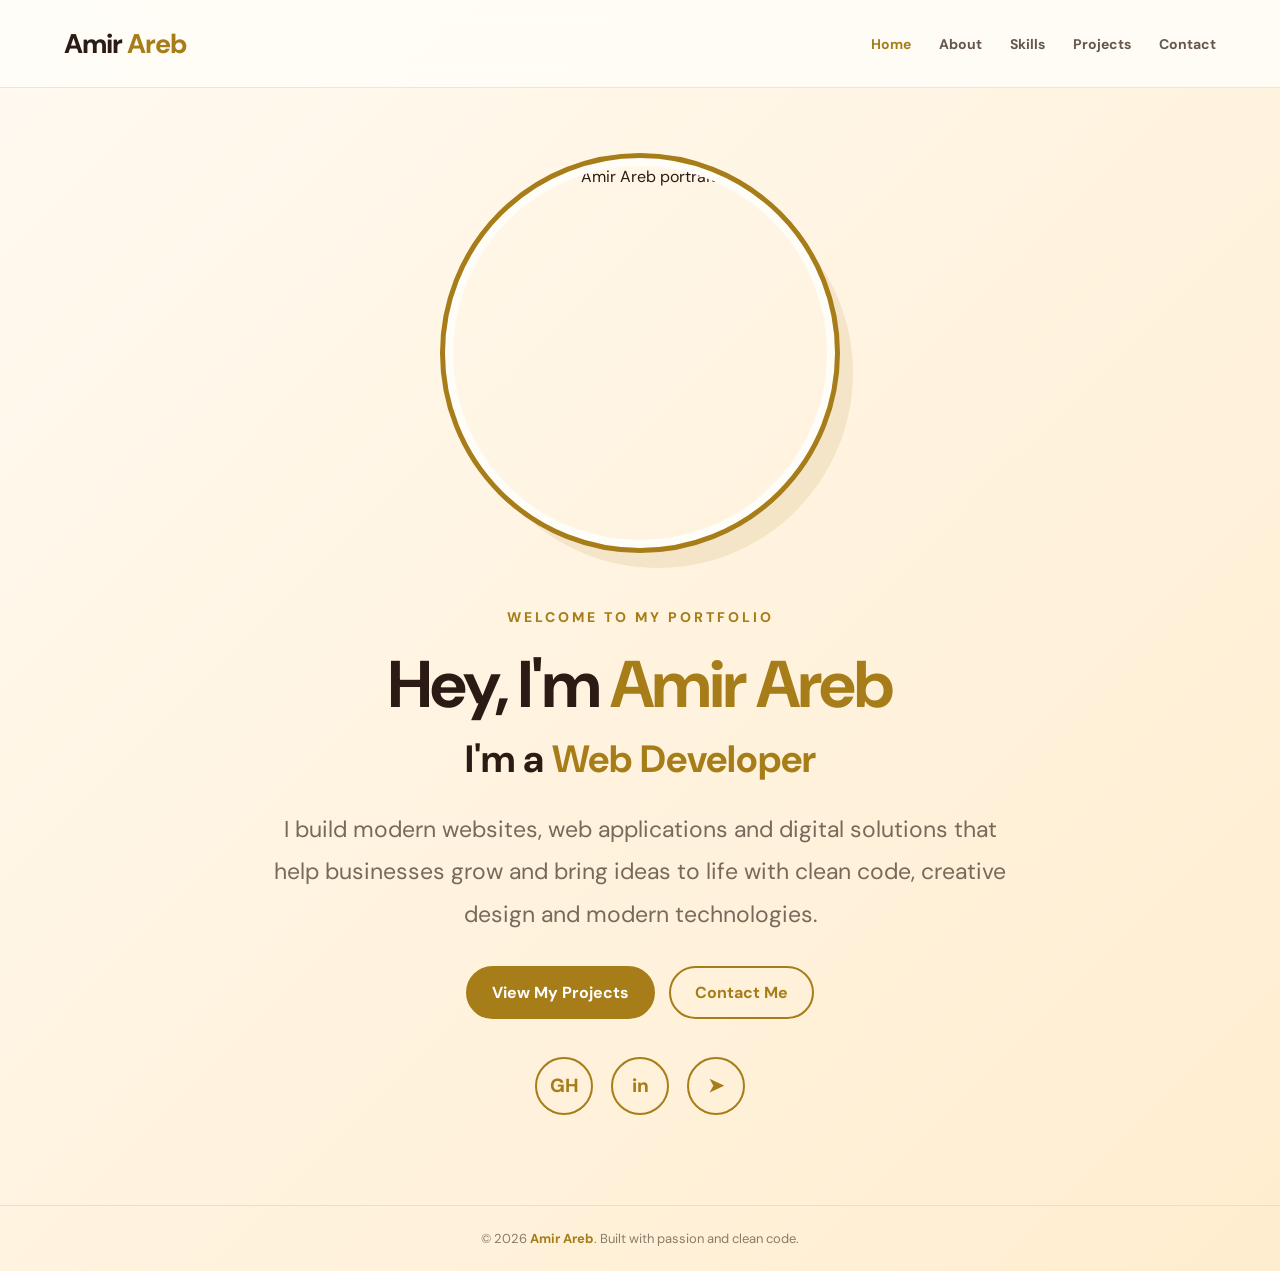
==== commit f12b640a: "Add files via upload" ====
--- a/index.html
+++ b/index.html
@@ -1,88 +1 @@
-
-<!DOCTYPE html>
-<html lang="en">
-<head>
-  <meta charset="UTF-8">
-  <meta name="viewport" content="width=device-width, initial-scale=1.0">
-  <title>Amir Areb | Web Developer</title>
-  <link rel="stylesheet" href="./style.css">
-  <script src="./assets/js/script.js" defer></script>
-</head>
-<body>
-
-  <header class="header">
-    <a class="logo" href="index.html">
-      Amir <span>Areb</span>
-    </a>
-
-    <button
-      class="menu-toggle"
-      id="menu-toggle"
-      type="button"
-      aria-label="Open navigation menu"
-      aria-expanded="false"
-      aria-controls="nav-menu">
-      ☰
-    </button>
-
-    <nav class="navbar" id="nav-menu">
-      <a href="index.html">Home</a>
-      <a href="about.html">About</a>
-      <a href="skills.html">Skills</a>
-      <a href="services.html">Services</a>
-      <a href="contact.html">Contact</a>
-    </nav>
-  </header>
-
-  <main class="hero">
-    <div class="photo-frame">
-      <img
-        src="./IMG.jpg"
-        alt="Amir Areb"
-        onerror="this.style.display='none'; this.nextElementSibling.style.display='grid';">
-
-      <div class="photo-placeholder">
-        Add Your Photo
-      </div>
-    </div>
-
-    <section class="hero-content">
-      <p class="eyebrow">WELCOME TO MY PORTFOLIO</p>
-
-      <h1>Hey, I'm <span>Amir Areb</span></h1>
-
-      <h2>I'm a <span>Web Developer</span></h2>
-
-      <p class="description">
-        I build modern websites, web applications and digital
-        solutions that help businesses grow and bring ideas to
-        life with clean code, creative design and modern technologies.
-      </p>
-
-      <div class="social-links">
-        <a href="https://github.com/"
-           target="_blank"
-           rel="noopener noreferrer">GH</a>
-
-        <a href="https://www.linkedin.com/"
-           target="_blank"
-           rel="noopener noreferrer">in</a>
-
-        <a href="https://t.me/@Amir_Areb"
-           target="_blank"
-           rel="noopener noreferrer">➤</a>
-      </div>
-
-      <a class="primary-btn" href="./CV.pdf" download>
-        ↓ Download CV
-      </a>
-    </section>
-  </main>
-
-  <footer class="footer">
-    © <span id="year">2026</span> Amir Areb.
-    All rights reserved.
-  </footer>
-
-</body>
-</html>
+<!doctype html><html lang="en"><head><meta charset="utf-8"><meta name="viewport" content="width=device-width, initial-scale=1"><meta name="description" content="Amir Areb — Web Developer Portfolio"><title>Index | Amir Areb</title><link rel="stylesheet" href="styles.css"></head><body><header class="header"><a class="brand" href="index.html">Amir <span>Areb</span></a><button class="menu" aria-label="Open navigation" aria-expanded="false">☰</button><nav class="nav"><a class="active" href="index.html">Home</a><a class="" href="about.html">About</a><a class="" href="skills.html">Skills</a><a class="" href="projects.html">Projects</a><a class="" href="contact.html">Contact</a></nav></header><main><section class="hero"><img class="portrait" src="assets/amir-profile.jpg" alt="Amir Areb portrait"><div class="eyebrow">Welcome to my portfolio</div><h1>Hey, I'm <span class="gold">Amir Areb</span></h1><h2>I'm a <span class="gold">Web Developer</span></h2><p class="lead">I build modern websites, web applications and digital solutions that help businesses grow and bring ideas to life with clean code, creative design and modern technologies.</p><div class="actions"><a class="btn" href="projects.html">View My Projects</a><a class="btn outline" href="contact.html">Contact Me</a></div><div class="socials"><a href="https://github.com/" aria-label="GitHub">GH</a><a href="https://linkedin.com/" aria-label="LinkedIn">in</a><a href="contact.html" aria-label="Contact">➤</a></div></section></main><footer class="footer">© 2026 <b>Amir Areb</b>. Built with passion and clean code.</footer><script src="nav.js"></script></body></html>
--- a/styles.css
+++ b/styles.css
@@ -0,0 +1,5 @@
+@import url('https://fonts.googleapis.com/css2?family=DM+Sans:wght@400;500;600;700;800&display=swap');
+:root{--ink:#2b1b14;--gold:#a77d19;--muted:#79695b;--cream:#fff8ed;--paper:#fffdf8;--line:#eadfc9}*{box-sizing:border-box}html{scroll-behavior:smooth}body{margin:0;font-family:'DM Sans',Arial,sans-serif;color:var(--ink);background:linear-gradient(135deg,#fffaf1,#ffedcf);min-height:100vh}a{color:inherit;text-decoration:none}.header{height:88px;background:rgba(255,253,248,.88);backdrop-filter:blur(12px);border-bottom:1px solid #efe5d5;display:flex;align-items:center;justify-content:space-between;padding:0 max(5vw,22px);position:sticky;top:0;z-index:10}.brand{font-size:27px;font-weight:800;letter-spacing:-1px}.brand span,.gold{color:var(--gold)}.nav{display:flex;gap:28px;align-items:center}.nav a{font-size:14px;font-weight:700;color:#66574b;transition:.2s}.nav a:hover,.nav a.active{color:var(--gold)}.menu{display:none;border:1px solid var(--line);background:#fffdf8;border-radius:13px;padding:10px 13px;font-size:23px;color:var(--gold)}main{max-width:1120px;margin:auto;padding:70px 28px 90px}.hero{text-align:center;max-width:850px;margin:0 auto}.portrait{width:min(390px,76vw);aspect-ratio:1;border-radius:50%;object-fit:cover;border:8px solid #fffdf8;outline:5px solid var(--gold);box-shadow:18px 20px 0 rgba(167,125,25,.12);margin:0 auto 60px;display:block}.eyebrow{font-size:14px;letter-spacing:3px;text-transform:uppercase;color:var(--gold);font-weight:800}.hero h1{font-size:clamp(38px,6vw,66px);line-height:1.12;letter-spacing:-2px;margin:22px 0 12px}.hero h2{font-size:clamp(24px,3.6vw,38px);margin:0 0 24px}.lead{font-size:clamp(17px,2.1vw,23px);line-height:1.85;color:var(--muted);max-width:760px;margin:0 auto 30px}.socials{display:flex;justify-content:center;gap:18px;margin-top:38px}.socials a{width:58px;height:58px;border:2px solid var(--gold);border-radius:50%;display:grid;place-items:center;color:var(--gold);font-weight:800;font-size:19px}.actions{display:flex;gap:14px;justify-content:center;flex-wrap:wrap;margin-top:30px}.btn{display:inline-flex;align-items:center;justify-content:center;padding:14px 24px;border-radius:999px;background:var(--gold);color:white;font-weight:700;border:2px solid var(--gold);transition:.2s}.btn:hover{transform:translateY(-2px);background:#8d6814}.btn.outline{background:transparent;color:var(--gold)}.page-head{text-align:center;margin-bottom:42px}.page-head h1{font-size:clamp(38px,5vw,56px);letter-spacing:-1.5px;margin:12px 0}.page-head p{color:var(--muted);font-size:18px;line-height:1.7;max-width:700px;margin:auto}.panel{background:rgba(255,253,248,.8);border:1px solid var(--line);border-radius:24px;padding:30px;box-shadow:0 14px 40px rgba(91,65,27,.05)}.about-grid{display:grid;grid-template-columns:280px 1fr;gap:32px;align-items:center}.about-grid img{width:100%;aspect-ratio:1;object-fit:cover;border-radius:22px;border:5px solid white;outline:2px solid var(--gold)}.about-grid p,.copy{color:var(--muted);line-height:1.85;font-size:17px}.facts{display:grid;grid-template-columns:repeat(3,1fr);gap:14px;margin-top:24px}.fact{padding:18px;background:#fff8ec;border-radius:16px;text-align:center}.fact strong{display:block;color:var(--gold);font-size:22px}.fact small{color:var(--muted)}.skills{display:grid;grid-template-columns:repeat(2,1fr);gap:18px}.skill{padding:22px;background:var(--paper);border:1px solid var(--line);border-radius:18px}.skill-top{display:flex;justify-content:space-between;font-weight:700;margin-bottom:13px}.track{height:9px;background:#eee5d6;border-radius:99px;overflow:hidden}.track span{display:block;height:100%;background:linear-gradient(90deg,#c29a3d,var(--gold));border-radius:99px}.project-grid{display:grid;grid-template-columns:repeat(2,1fr);gap:20px}.project{overflow:hidden;padding:0}.project-art{height:170px;background:linear-gradient(135deg,#3c2a1d,#b28a35);display:grid;place-items:center;color:#fff;font-size:48px;font-weight:800}.project-body{padding:24px}.tag{display:inline-block;background:#f5ead5;color:#8c6819;border-radius:99px;padding:6px 11px;font-size:12px;font-weight:700;margin:3px}.project p{color:var(--muted);line-height:1.7}.contact-grid{display:grid;grid-template-columns:.8fr 1.2fr;gap:22px}.contact-item{padding:18px 0;border-bottom:1px solid var(--line)}.contact-item strong{display:block;margin-bottom:5px}.contact-item span{color:var(--muted)}form{display:grid;gap:14px}label{font-weight:700;font-size:14px}input,textarea{width:100%;margin-top:7px;border:1px solid var(--line);border-radius:12px;padding:14px;background:#fffdf9;font:inherit;color:var(--ink)}textarea{min-height:140px;resize:vertical}button{font:inherit;cursor:pointer}.footer{text-align:center;color:#8b7b6b;padding:24px;border-top:1px solid var(--line);font-size:13px}.footer b{color:var(--gold)}@media(max-width:720px){.header{height:76px}.brand{font-size:23px}.menu{display:block}.nav{display:none;position:absolute;top:75px;left:0;right:0;background:#fffdf8;padding:20px 25px 24px;flex-direction:column;align-items:flex-start;border-bottom:1px solid var(--line);gap:18px}.nav.open{display:flex}.nav a{font-size:16px}main{padding:48px 20px 65px}.portrait{margin-bottom:48px}.about-grid,.contact-grid{grid-template-columns:1fr}.about-grid img{max-width:260px;margin:auto}.skills,.project-grid{grid-template-columns:1fr}.facts{grid-template-columns:1fr 1fr}.panel{padding:23px}}
+
+/* Featured cafe projects */
+.cafe-art{background:linear-gradient(135deg,rgba(34,22,13,.35),rgba(34,22,13,.78)),radial-gradient(circle at 70% 35%,#d8b56c 0 8%,transparent 9%),linear-gradient(120deg,#3c291b,#a87832 55%,#e5c88d)}.tehay-art{background:linear-gradient(135deg,rgba(23,37,27,.25),rgba(23,37,27,.78)),radial-gradient(circle at 72% 35%,#f5e2b5 0 10%,transparent 11%),linear-gradient(120deg,#233a2d,#66845b 55%,#d2b77b)}.project-art span{font-size:clamp(27px,4vw,38px);line-height:1.05;text-align:center;font-family:Georgia,serif;font-style:italic;text-shadow:0 2px 12px #24170f}
